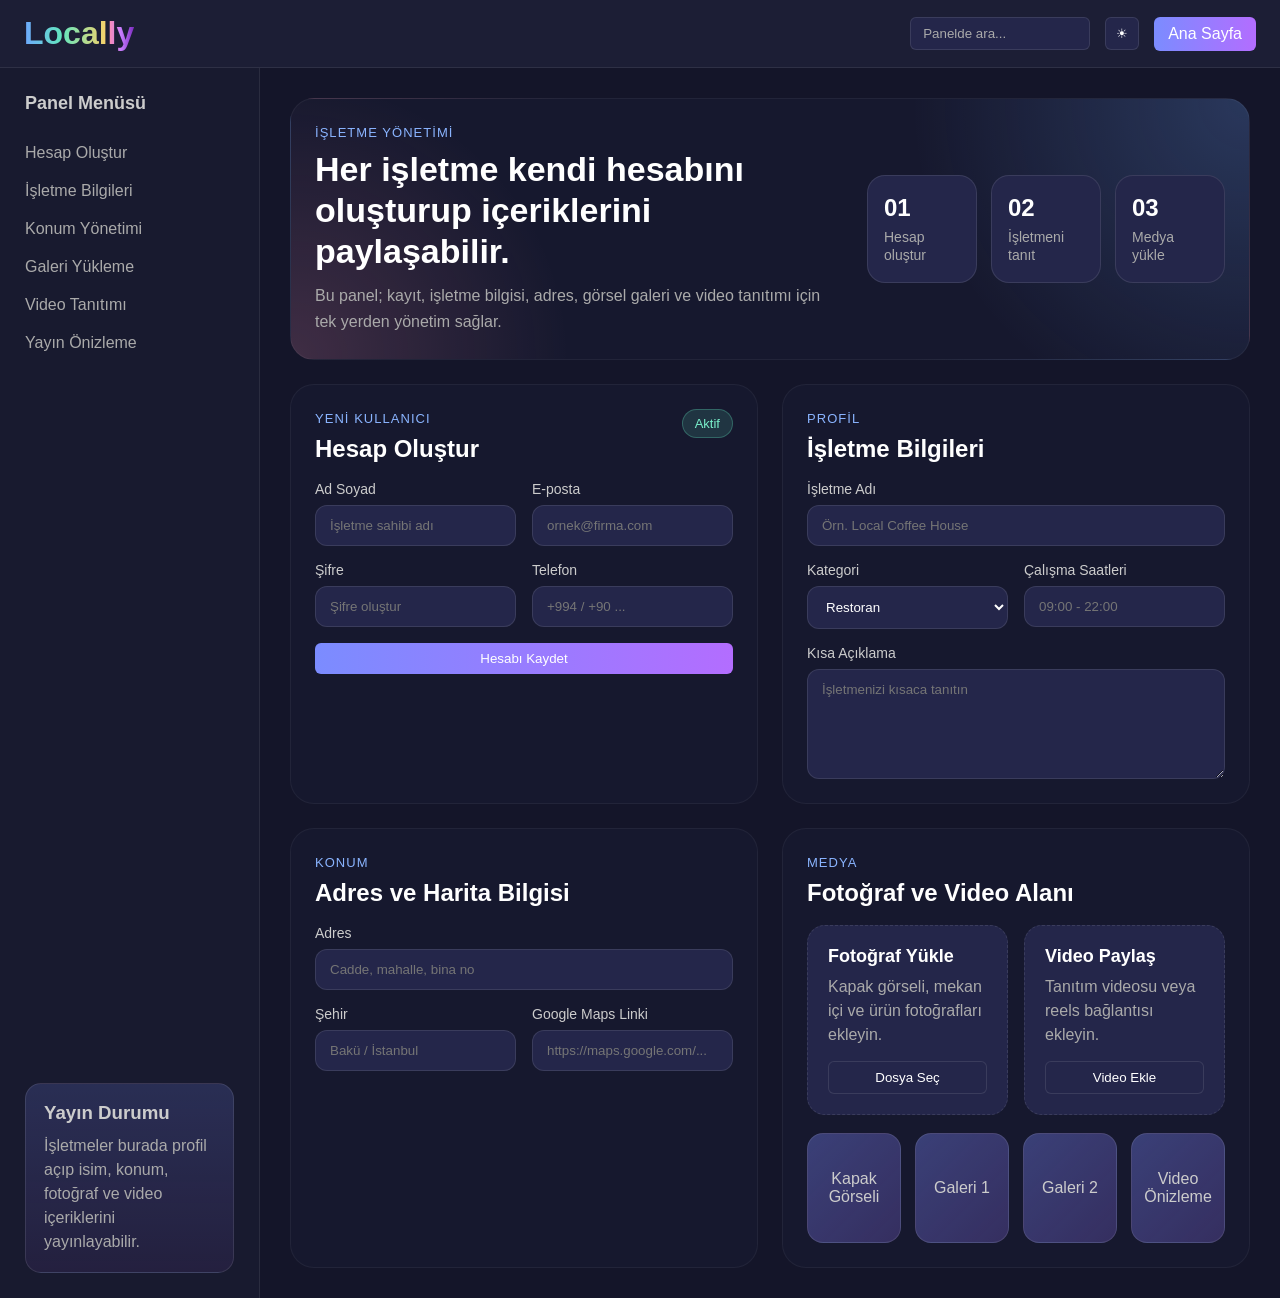
==== admin-panel.html @ 7b9d8cc3 "7" ====
<!DOCTYPE html>
<html lang="tr">
<head>
    <meta charset="UTF-8">
    <meta name="viewport" content="width=device-width, initial-scale=1.0">
    <title>Locally Admin Panel</title>
    <link rel="stylesheet" href="style.css">
</head>
<body>
    <header class="navbar">
        <div class="logo">
            <span class="logo-main">Local</span><span class="logo-accent">ly</span>
        </div>

        <div class="nav-right">
            <div class="search-box">
                <input type="text" placeholder="Panelde ara...">
            </div>

            <button class="icon-btn" id="themeToggle" type="button" aria-label="Tema değiştir">☀</button>
            <a class="admin-btn" href="index.html">Ana Sayfa</a>
        </div>
    </header>

    <div class="container admin-layout">
        <aside class="sidebar admin-sidebar">
            <div>
                <h2>Panel Menüsü</h2>
                <ul>
                    <li>Hesap Oluştur</li>
                    <li>İşletme Bilgileri</li>
                    <li>Konum Yönetimi</li>
                    <li>Galeri Yükleme</li>
                    <li>Video Tanıtımı</li>
                    <li>Yayın Önizleme</li>
                </ul>
            </div>

            <div class="sidebar-note">
                <h3>Yayın Durumu</h3>
                <p>İşletmeler burada profil açıp isim, konum, fotoğraf ve video içeriklerini yayınlayabilir.</p>
            </div>
        </aside>

        <main class="content admin-content">
            <section class="admin-shell">
                <div class="panel-card hero-card">
                    <div>
                        <span class="eyebrow">İşletme Yönetimi</span>
                        <h1>Her işletme kendi hesabını oluşturup içeriklerini paylaşabilir.</h1>
                        <p>Bu panel; kayıt, işletme bilgisi, adres, görsel galeri ve video tanıtımı için tek yerden yönetim sağlar.</p>
                    </div>

                    <div class="hero-stats">
                        <div class="stat-box">
                            <strong>01</strong>
                            <span>Hesap oluştur</span>
                        </div>
                        <div class="stat-box">
                            <strong>02</strong>
                            <span>İşletmeni tanıt</span>
                        </div>
                        <div class="stat-box">
                            <strong>03</strong>
                            <span>Medya yükle</span>
                        </div>
                    </div>
                </div>

                <div class="admin-grid">
                    <section class="panel-card">
                        <div class="section-heading">
                            <div>
                                <span class="eyebrow">Yeni Kullanıcı</span>
                                <h2>Hesap Oluştur</h2>
                            </div>
                            <span class="status-pill">Aktif</span>
                        </div>

                        <form class="admin-form">
                            <div class="form-row">
                                <label>
                                    <span>Ad Soyad</span>
                                    <input type="text" placeholder="İşletme sahibi adı">
                                </label>
                                <label>
                                    <span>E-posta</span>
                                    <input type="email" placeholder="ornek@firma.com">
                                </label>
                            </div>

                            <div class="form-row">
                                <label>
                                    <span>Şifre</span>
                                    <input type="password" placeholder="Şifre oluştur">
                                </label>
                                <label>
                                    <span>Telefon</span>
                                    <input type="tel" placeholder="+994 / +90 ...">
                                </label>
                            </div>

                            <button type="button" class="admin-btn">Hesabı Kaydet</button>
                        </form>
                    </section>

                    <section class="panel-card">
                        <div class="section-heading">
                            <div>
                                <span class="eyebrow">Profil</span>
                                <h2>İşletme Bilgileri</h2>
                            </div>
                        </div>

                        <form class="admin-form">
                            <label>
                                <span>İşletme Adı</span>
                                <input type="text" placeholder="Örn. Local Coffee House">
                            </label>

                            <div class="form-row">
                                <label>
                                    <span>Kategori</span>
                                    <select>
                                        <option>Restoran</option>
                                        <option>Kafe</option>
                                        <option>Berber</option>
                                        <option>Güzellik Salonu</option>
                                        <option>Market</option>
                                    </select>
                                </label>
                                <label>
                                    <span>Çalışma Saatleri</span>
                                    <input type="text" placeholder="09:00 - 22:00">
                                </label>
                            </div>

                            <label>
                                <span>Kısa Açıklama</span>
                                <textarea rows="4" placeholder="İşletmenizi kısaca tanıtın"></textarea>
                            </label>
                        </form>
                    </section>

                    <section class="panel-card">
                        <div class="section-heading">
                            <div>
                                <span class="eyebrow">Konum</span>
                                <h2>Adres ve Harita Bilgisi</h2>
                            </div>
                        </div>

                        <form class="admin-form">
                            <label>
                                <span>Adres</span>
                                <input type="text" placeholder="Cadde, mahalle, bina no">
                            </label>

                            <div class="form-row">
                                <label>
                                    <span>Şehir</span>
                                    <input type="text" placeholder="Bakü / İstanbul">
                                </label>
                                <label>
                                    <span>Google Maps Linki</span>
                                    <input type="url" placeholder="https://maps.google.com/...">
                                </label>
                            </div>
                        </form>
                    </section>

                    <section class="panel-card">
                        <div class="section-heading">
                            <div>
                                <span class="eyebrow">Medya</span>
                                <h2>Fotoğraf ve Video Alanı</h2>
                            </div>
                        </div>

                        <div class="upload-grid">
                            <div class="upload-box">
                                <strong>Fotoğraf Yükle</strong>
                                <p>Kapak görseli, mekan içi ve ürün fotoğrafları ekleyin.</p>
                                <button type="button" class="icon-btn wide-btn">Dosya Seç</button>
                            </div>
                            <div class="upload-box">
                                <strong>Video Paylaş</strong>
                                <p>Tanıtım videosu veya reels bağlantısı ekleyin.</p>
                                <button type="button" class="icon-btn wide-btn">Video Ekle</button>
                            </div>
                        </div>

                        <div class="media-preview">
                            <div class="preview-tile">Kapak Görseli</div>
                            <div class="preview-tile">Galeri 1</div>
                            <div class="preview-tile">Galeri 2</div>
                            <div class="preview-tile">Video Önizleme</div>
                        </div>
                    </section>
                </div>
            </section>
        </main>
    </div>

    <script>
        const themeToggle = document.getElementById("themeToggle");

        themeToggle.addEventListener("click", () => {
            const isLightMode = document.body.classList.toggle("light-mode");
            themeToggle.textContent = isLightMode ? "☾" : "☀";
        });
    </script>
</body>
</html>
---- style.css ----
/* GENEL AYARLAR */
:root {
    --page-bg: #141529;
    --text-color: #ffffff;
    --muted-text: #aaa;
    --heading-text: #ccc;
    --navbar-bg: #1c1e35;
    --panel-bg: #181a2f;
    --field-bg: #24264a;
    --field-hover: #323466;
    --field-border: rgba(255,255,255,0.1);
    --divider: rgba(255,255,255,0.08);
    --content-bg: #16182e;
    --content-border: rgba(255,255,255,0.05);
}

body.light-mode {
    --page-bg: #f4f6ff;
    --text-color: #1d2340;
    --muted-text: #4d567f;
    --heading-text: #2f3a68;
    --navbar-bg: #eef1ff;
    --panel-bg: #e7ebff;
    --field-bg: #ffffff;
    --field-hover: #dce3ff;
    --field-border: rgba(79,95,155,0.18);
    --divider: rgba(79,95,155,0.16);
    --content-bg: #fdfdff;
    --content-border: rgba(79,95,155,0.14);
}

* {
    margin: 0;
    padding: 0;
    box-sizing: border-box;
    font-family: "Segoe UI", sans-serif;
}

body {
    background-color: var(--page-bg);
    color: var(--text-color);
    transition: background-color 0.25s ease, color 0.25s ease;
}

/* NAVBAR */
.navbar {
    display: flex;
    justify-content: space-between;
    align-items: center;
    padding: 15px 24px;
    background-color: var(--navbar-bg);
    border-bottom: 1px solid var(--divider);
    transition: background-color 0.25s ease, border-color 0.25s ease;
}

.logo {
    font-size: 32px;
    font-weight: 600;
}

.logo-main {
    background: linear-gradient(90deg, #6ea8ff 0%, #63e6be 45%, #ffd166 100%);
    -webkit-background-clip: text;
    -webkit-text-fill-color: transparent;
}

.logo-accent {
    background: linear-gradient(90deg, #ff8fab 0%, #c77dff 50%, #7b2cbf 100%);
    -webkit-background-clip: text;
    -webkit-text-fill-color: transparent;
}

/* NAV RIGHT */
.nav-right {
    display: flex;
    align-items: center;
    gap: 15px;
}

.search-box input {
    padding: 8px 12px;
    background-color: var(--field-bg);
    border: 1px solid var(--field-border);
    border-radius: 6px;
    color: var(--text-color);
    outline: none;
    width: 180px;
    transition: background-color 0.25s ease, border-color 0.25s ease, color 0.25s ease;
}

.search-box input::placeholder {
    color: var(--muted-text);
}

.language-select {
    padding: 7px 10px;
    background-color: var(--field-bg);
    border: 1px solid var(--field-border);
    border-radius: 6px;
    color: var(--text-color);
    transition: background-color 0.25s ease, border-color 0.25s ease, color 0.25s ease;
}

.icon-btn {
    background-color: var(--field-bg);
    border: 1px solid var(--field-border);
    padding: 8px 10px;
    border-radius: 6px;
    cursor: pointer;
    color: var(--text-color);
    transition: background-color 0.25s ease, border-color 0.25s ease, color 0.25s ease;
}

.icon-btn:hover {
    background-color: var(--field-hover);
}

.admin-btn {
    padding: 8px 14px;
    background: linear-gradient(90deg, #7b8cff, #b36dff);
    border: none;
    border-radius: 6px;
    color: white;
    font-weight: 500;
    cursor: pointer;
    transition: 0.3s;
    text-decoration: none;
    display: inline-flex;
    align-items: center;
    justify-content: center;
}

.admin-btn:hover {
    opacity: 0.9;
}

/* ANA LAYOUT */
.container {
    display: flex;
    min-height: calc(100vh - 70px);
    align-items: stretch;
}

/* SIDEBAR */
.sidebar {
    width: 260px;
    background-color: var(--panel-bg);
    padding: 25px;
    border-right: 1px solid var(--divider);
    transition: background-color 0.25s ease, border-color 0.25s ease;
}

.sidebar h2 {
    margin-bottom: 20px;
    font-size: 18px;
    color: var(--heading-text);
    transition: color 0.25s ease;
}

.sidebar ul {
    list-style: none;
}

.sidebar li {
    padding: 10px 0;
    color: var(--muted-text);
    cursor: pointer;
    transition: color 0.25s ease;
}

.sidebar li:hover {
    color: var(--text-color);
}

/* CONTENT */
.content {
    flex: 1;
    padding: 30px;
    display: flex;
}

.empty-area {
    flex: 1;
    border-radius: 12px;
    background-color: var(--content-bg);
    border: 1px solid var(--content-border);
    transition: background-color 0.25s ease, border-color 0.25s ease;
}

.admin-layout {
    min-height: calc(100vh - 74px);
}

.admin-sidebar {
    display: flex;
    flex-direction: column;
    justify-content: space-between;
    gap: 24px;
}

.admin-sidebar h3 {
    margin-bottom: 10px;
    color: var(--heading-text);
}

.sidebar-note {
    padding: 18px;
    border-radius: 16px;
    background: linear-gradient(180deg, rgba(123, 140, 255, 0.18), rgba(179, 109, 255, 0.08));
    border: 1px solid var(--field-border);
}

.sidebar-note p {
    color: var(--muted-text);
    line-height: 1.5;
}

.admin-content {
    padding: 30px;
}

.admin-shell {
    width: 100%;
    display: flex;
    flex-direction: column;
    gap: 24px;
}

.panel-card {
    background-color: var(--content-bg);
    border: 1px solid var(--content-border);
    border-radius: 24px;
    padding: 24px;
    transition: background-color 0.25s ease, border-color 0.25s ease;
}

.hero-card {
    display: flex;
    justify-content: space-between;
    gap: 24px;
    align-items: center;
    background:
        radial-gradient(circle at top right, rgba(110, 168, 255, 0.22), transparent 34%),
        radial-gradient(circle at bottom left, rgba(255, 143, 171, 0.18), transparent 28%),
        var(--content-bg);
}

.hero-card h1 {
    max-width: 700px;
    margin: 8px 0 12px;
    font-size: 34px;
    line-height: 1.2;
}

.hero-card p {
    max-width: 680px;
    color: var(--muted-text);
    line-height: 1.6;
}

.eyebrow {
    display: inline-block;
    color: #8ab4ff;
    font-size: 13px;
    letter-spacing: 0.08em;
    text-transform: uppercase;
}

.hero-stats {
    display: grid;
    grid-template-columns: repeat(3, minmax(110px, 1fr));
    gap: 14px;
    width: min(100%, 420px);
}

.stat-box {
    padding: 18px 16px;
    border-radius: 18px;
    background-color: var(--field-bg);
    border: 1px solid var(--field-border);
}

.stat-box strong {
    display: block;
    margin-bottom: 6px;
    font-size: 24px;
}

.stat-box span {
    color: var(--muted-text);
    font-size: 14px;
}

.admin-grid {
    display: grid;
    grid-template-columns: repeat(2, minmax(0, 1fr));
    gap: 24px;
}

.section-heading {
    display: flex;
    align-items: flex-start;
    justify-content: space-between;
    gap: 12px;
    margin-bottom: 18px;
}

.section-heading h2 {
    margin-top: 8px;
    font-size: 24px;
}

.status-pill {
    padding: 6px 12px;
    border-radius: 999px;
    background-color: rgba(99, 230, 190, 0.14);
    border: 1px solid rgba(99, 230, 190, 0.28);
    color: #7af0cb;
    font-size: 13px;
}

.admin-form {
    display: flex;
    flex-direction: column;
    gap: 16px;
}

.form-row {
    display: grid;
    grid-template-columns: repeat(2, minmax(0, 1fr));
    gap: 16px;
}

.admin-form label {
    display: flex;
    flex-direction: column;
    gap: 8px;
}

.admin-form span {
    color: var(--heading-text);
    font-size: 14px;
}

.admin-form input,
.admin-form select,
.admin-form textarea {
    width: 100%;
    padding: 12px 14px;
    background-color: var(--field-bg);
    border: 1px solid var(--field-border);
    border-radius: 12px;
    color: var(--text-color);
    outline: none;
    transition: background-color 0.25s ease, border-color 0.25s ease, color 0.25s ease;
}

.admin-form textarea {
    resize: vertical;
    min-height: 110px;
}

.upload-grid {
    display: grid;
    grid-template-columns: repeat(2, minmax(0, 1fr));
    gap: 16px;
    margin-bottom: 18px;
}

.upload-box {
    padding: 20px;
    border-radius: 18px;
    background-color: var(--field-bg);
    border: 1px dashed var(--field-border);
}

.upload-box strong {
    display: block;
    margin-bottom: 8px;
    font-size: 18px;
}

.upload-box p {
    color: var(--muted-text);
    line-height: 1.5;
    margin-bottom: 14px;
}

.wide-btn {
    width: 100%;
}

.media-preview {
    display: grid;
    grid-template-columns: repeat(4, minmax(0, 1fr));
    gap: 14px;
}

.preview-tile {
    min-height: 110px;
    border-radius: 16px;
    background:
        linear-gradient(135deg, rgba(123, 140, 255, 0.25), rgba(179, 109, 255, 0.12)),
        var(--field-bg);
    border: 1px solid var(--field-border);
    display: flex;
    align-items: center;
    justify-content: center;
    color: var(--heading-text);
    text-align: center;
    padding: 12px;
}

@media (max-width: 1080px) {
    .hero-card,
    .admin-grid,
    .upload-grid,
    .media-preview,
    .form-row {
        grid-template-columns: 1fr;
    }

    .hero-card {
        flex-direction: column;
        align-items: flex-start;
    }

    .hero-stats {
        width: 100%;
    }
}

@media (max-width: 860px) {
    .container {
        flex-direction: column;
    }

    .sidebar {
        width: 100%;
        border-right: none;
        border-bottom: 1px solid var(--divider);
    }

    .nav-right {
        flex-wrap: wrap;
        justify-content: flex-end;
    }
}

@media (max-width: 640px) {
    .navbar,
    .content,
    .admin-content {
        padding: 18px;
    }

    .logo {
        font-size: 28px;
    }

    .search-box input {
        width: 100%;
    }

    .panel-card {
        padding: 18px;
        border-radius: 18px;
    }

    .hero-card h1 {
        font-size: 28px;
    }
}
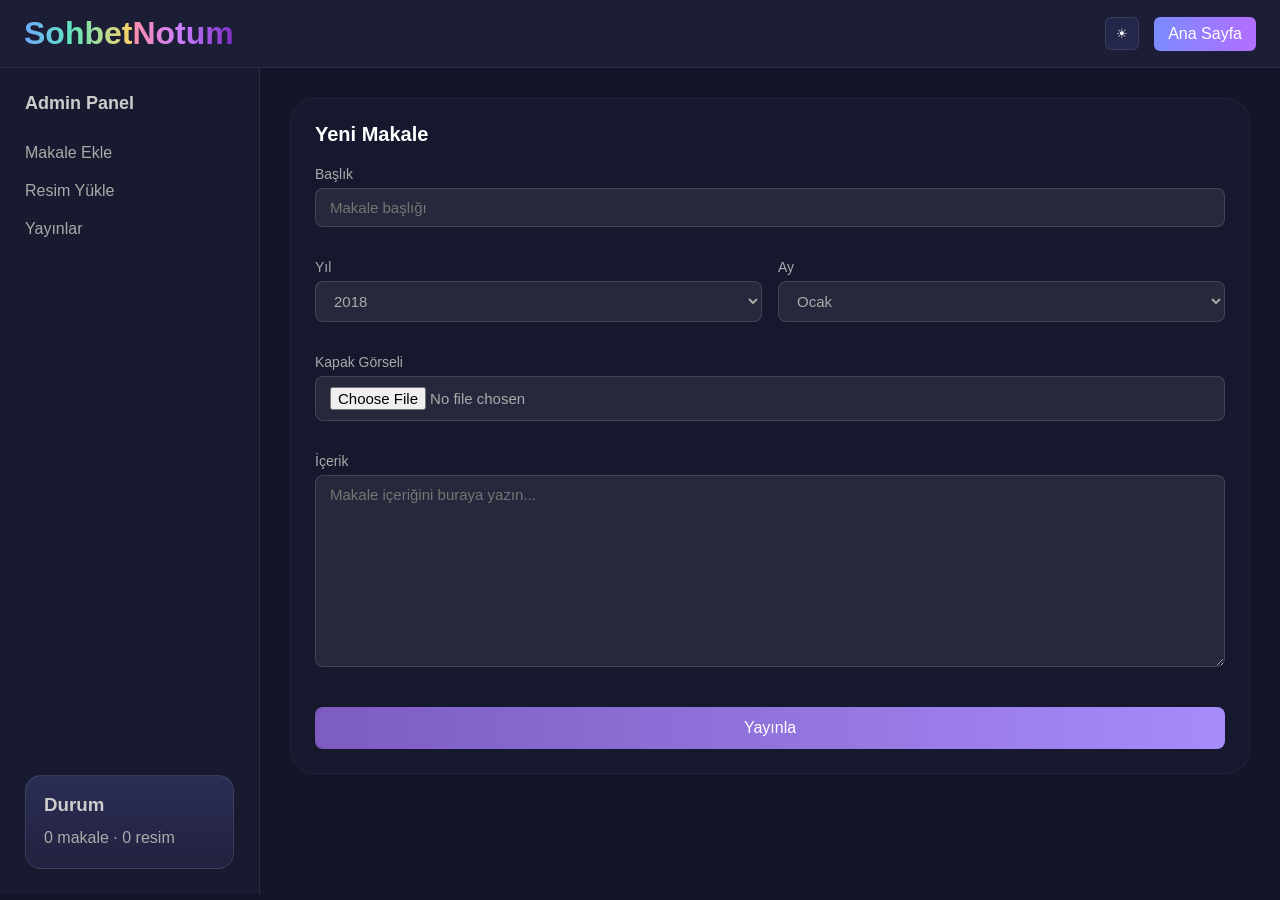
==== commit ca5d3bba: "12" ====
--- a/admin-panel.html
+++ b/admin-panel.html
@@ -3,212 +3,262 @@
 <head>
     <meta charset="UTF-8">
     <meta name="viewport" content="width=device-width, initial-scale=1.0">
-    <title>Locally Admin Panel</title>
+    <title>SohbetNotum Admin</title>
     <link rel="stylesheet" href="style.css">
+    <style>
+        .admin-tabs { display: flex; gap: 8px; margin-bottom: 24px; flex-wrap: wrap; }
+        .admin-tab { padding: 10px 22px; border-radius: 8px; border: none; background: rgba(255,255,255,0.07); color: inherit; cursor: pointer; font-size: 15px; transition: background .2s; }
+        .admin-tab.active { background: #7c5cbf; color: #fff; }
+        .admin-tab:hover:not(.active) { background: rgba(255,255,255,0.13); }
+        .tab-panel { display: none; }
+        .tab-panel.active { display: block; }
+        .form-full label { display: flex; flex-direction: column; gap: 6px; margin-bottom: 16px; font-size: 14px; color: #aaa; }
+        .form-full input, .form-full textarea, .form-full select { background: rgba(255,255,255,0.07); border: 1px solid rgba(255,255,255,0.13); border-radius: 8px; padding: 10px 14px; color: inherit; font-size: 15px; width: 100%; box-sizing: border-box; outline: none; }
+        .form-full textarea { resize: vertical; }
+        .form-full input:focus, .form-full textarea:focus, .form-full select:focus { border-color: #7c5cbf; }
+        .form-row-2 { display: grid; grid-template-columns: 1fr 1fr; gap: 16px; }
+        .save-btn { background: linear-gradient(90deg,#7c5cbf,#a78bfa); color: #fff; border: none; border-radius: 8px; padding: 12px 32px; font-size: 16px; cursor: pointer; margin-top: 8px; }
+        .save-btn:hover { opacity: .88; }
+        .drop-zone { border: 2px dashed rgba(255,255,255,0.2); border-radius: 12px; padding: 40px; text-align: center; cursor: pointer; transition: border-color .2s; }
+        .drop-zone:hover, .drop-zone.dragover { border-color: #7c5cbf; }
+        .drop-zone input[type=file] { display: none; }
+        .drop-zone p { margin: 8px 0 0; color: #aaa; font-size: 14px; }
+        .img-preview-grid { display: grid; grid-template-columns: repeat(auto-fill, minmax(130px,1fr)); gap: 12px; margin-top: 20px; }
+        .img-thumb { position: relative; border-radius: 8px; overflow: hidden; aspect-ratio: 1; background: rgba(255,255,255,0.06); }
+        .img-thumb img { width: 100%; height: 100%; object-fit: cover; display: block; }
+        .img-thumb .del-btn { position: absolute; top: 4px; right: 4px; background: rgba(0,0,0,.6); border: none; color: #fff; border-radius: 50%; width: 24px; height: 24px; cursor: pointer; font-size: 13px; display: flex; align-items: center; justify-content: center; }
+        .articles-table { width: 100%; border-collapse: collapse; font-size: 14px; }
+        .articles-table th { text-align: left; padding: 10px 14px; border-bottom: 1px solid rgba(255,255,255,0.1); color: #aaa; font-weight: 500; }
+        .articles-table td { padding: 10px 14px; border-bottom: 1px solid rgba(255,255,255,0.06); vertical-align: middle; }
+        .articles-table tr:hover td { background: rgba(255,255,255,0.04); }
+        .pill { display: inline-block; padding: 2px 10px; border-radius: 20px; font-size: 12px; background: rgba(124,92,191,0.25); color: #a78bfa; }
+        .action-btn { background: none; border: 1px solid rgba(255,255,255,0.15); border-radius: 6px; color: inherit; padding: 4px 12px; cursor: pointer; font-size: 13px; margin-right: 4px; }
+        .action-btn:hover { background: rgba(255,255,255,0.08); }
+        .action-btn.del { border-color: rgba(239,68,68,0.4); color: #f87171; }
+        .action-btn.del:hover { background: rgba(239,68,68,0.1); }
+        .empty-state { text-align: center; padding: 48px 0; color: #555; }
+        .section-title { font-size: 20px; font-weight: 600; margin-bottom: 20px; }
+        body.light-mode .form-full input, body.light-mode .form-full textarea, body.light-mode .form-full select { background: #f3f0f9; border-color: #ddd; color: #1a1a2e; }
+        body.light-mode .admin-tab { background: rgba(0,0,0,0.06); color: #1a1a2e; }
+        body.light-mode .drop-zone { border-color: #ccc; }
+    </style>
 </head>
 <body>
     <header class="navbar">
         <div class="logo">
-            <span class="logo-main">Local</span><span class="logo-accent">ly</span>
+            <span class="logo-main">Sohbet</span><span class="logo-accent">Notum</span>
         </div>
-
         <div class="nav-right">
-            <div class="search-box">
-                <input type="text" placeholder="Panelde ara...">
-            </div>
-
             <button class="icon-btn" id="themeToggle" type="button" aria-label="Tema değiştir">☀</button>
-            <a class="admin-btn" href="index.html">Ana Sayfa</a>
+            <a class="admin-btn" href="./index.html">Ana Sayfa</a>
         </div>
     </header>
 
     <div class="container admin-layout">
         <aside class="sidebar admin-sidebar">
             <div>
-                <h2>Panel Menüsü</h2>
+                <h2>Admin Panel</h2>
                 <ul>
-                    <li>Hesap Oluştur</li>
-                    <li>İşletme Bilgileri</li>
-                    <li>Konum Yönetimi</li>
-                    <li>Galeri Yükleme</li>
-                    <li>Video Tanıtımı</li>
-                    <li>Yayın Önizleme</li>
+                    <li id="menu-makale" class="active-menu" style="cursor:pointer" onclick="switchTab('makale')">Makale Ekle</li>
+                    <li id="menu-resim" style="cursor:pointer" onclick="switchTab('resim')">Resim Yükle</li>
+                    <li id="menu-liste" style="cursor:pointer" onclick="switchTab('liste')">Yayınlar</li>
                 </ul>
             </div>
-
             <div class="sidebar-note">
-                <h3>Yayın Durumu</h3>
-                <p>İşletmeler burada profil açıp isim, konum, fotoğraf ve video içeriklerini yayınlayabilir.</p>
+                <h3>Durum</h3>
+                <p id="sidebarStats">Yükleniyor...</p>
             </div>
         </aside>
 
         <main class="content admin-content">
             <section class="admin-shell">
-                <div class="panel-card hero-card">
-                    <div>
-                        <span class="eyebrow">İşletme Yönetimi</span>
-                        <h1>Her işletme kendi hesabını oluşturup içeriklerini paylaşabilir.</h1>
-                        <p>Bu panel; kayıt, işletme bilgisi, adres, görsel galeri ve video tanıtımı için tek yerden yönetim sağlar.</p>
+
+                <!-- MAKale EKLE -->
+                <div id="tab-makale" class="tab-panel active panel-card">
+                    <p class="section-title">Yeni Makale</p>
+                    <form class="admin-form form-full" id="articleForm" onsubmit="saveArticle(event)">
+                        <label>
+                            Başlık
+                            <input type="text" id="artTitle" placeholder="Makale başlığı" required>
+                        </label>
+                        <div class="form-row-2">
+                            <label>
+                                Yıl
+                                <select id="artYear">
+                                    <option>2016</option>
+                                    <option>2017</option>
+                                    <option selected>2018</option>
+                                </select>
+                            </label>
+                            <label>
+                                Ay
+                                <select id="artMonth">
+                                    <option>Ocak</option><option>Şubat</option><option>Mart</option>
+                                    <option>Nisan</option><option>Mayıs</option><option>Haziran</option>
+                                    <option>Temmuz</option><option>Ağustos</option><option>Eylül</option>
+                                    <option>Ekim</option><option>Kasım</option><option>Aralık</option>
+                                </select>
+                            </label>
+                        </div>
+                        <label>
+                            Kapak Görseli
+                            <input type="file" id="artCover" accept="image/*">
+                        </label>
+                        <label>
+                            İçerik
+                            <textarea id="artContent" rows="10" placeholder="Makale içeriğini buraya yazın..." required></textarea>
+                        </label>
+                        <button type="submit" class="save-btn">Yayınla</button>
+                    </form>
+                </div>
+
+                <!-- RESİM YÜKLE -->
+                <div id="tab-resim" class="tab-panel panel-card">
+                    <p class="section-title">Resim Galerisi</p>
+                    <div class="drop-zone" id="dropZone" onclick="document.getElementById('imgInput').click()">
+                        <span style="font-size:36px">📁</span>
+                        <p>Resim seçmek için tıklayın veya sürükleyip bırakın</p>
+                        <p>PNG, JPG, WEBP desteklenir</p>
+                        <input type="file" id="imgInput" accept="image/*" multiple onchange="handleImgUpload(this.files)">
                     </div>
-
-                    <div class="hero-stats">
-                        <div class="stat-box">
-                            <strong>01</strong>
-                            <span>Hesap oluştur</span>
-                        </div>
-                        <div class="stat-box">
-                            <strong>02</strong>
-                            <span>İşletmeni tanıt</span>
-                        </div>
-                        <div class="stat-box">
-                            <strong>03</strong>
-                            <span>Medya yükle</span>
-                        </div>
+                    <div class="img-preview-grid" id="imgGrid"></div>
+                </div>
+
+                <!-- YAYINLAR LİSTESİ -->
+                <div id="tab-liste" class="tab-panel panel-card">
+                    <p class="section-title">Yayınlanan Makaleler</p>
+                    <div id="articleListWrap">
+                        <div class="empty-state">Henüz makale yok.</div>
                     </div>
                 </div>
 
-                <div class="admin-grid">
-                    <section class="panel-card">
-                        <div class="section-heading">
-                            <div>
-                                <span class="eyebrow">Yeni Kullanıcı</span>
-                                <h2>Hesap Oluştur</h2>
-                            </div>
-                            <span class="status-pill">Aktif</span>
-                        </div>
-
-                        <form class="admin-form">
-                            <div class="form-row">
-                                <label>
-                                    <span>Ad Soyad</span>
-                                    <input type="text" placeholder="İşletme sahibi adı">
-                                </label>
-                                <label>
-                                    <span>E-posta</span>
-                                    <input type="email" placeholder="ornek@firma.com">
-                                </label>
-                            </div>
-
-                            <div class="form-row">
-                                <label>
-                                    <span>Şifre</span>
-                                    <input type="password" placeholder="Şifre oluştur">
-                                </label>
-                                <label>
-                                    <span>Telefon</span>
-                                    <input type="tel" placeholder="+994 / +90 ...">
-                                </label>
-                            </div>
-
-                            <button type="button" class="admin-btn">Hesabı Kaydet</button>
-                        </form>
-                    </section>
-
-                    <section class="panel-card">
-                        <div class="section-heading">
-                            <div>
-                                <span class="eyebrow">Profil</span>
-                                <h2>İşletme Bilgileri</h2>
-                            </div>
-                        </div>
-
-                        <form class="admin-form">
-                            <label>
-                                <span>İşletme Adı</span>
-                                <input type="text" placeholder="Örn. Local Coffee House">
-                            </label>
-
-                            <div class="form-row">
-                                <label>
-                                    <span>Kategori</span>
-                                    <select>
-                                        <option>Restoran</option>
-                                        <option>Kafe</option>
-                                        <option>Berber</option>
-                                        <option>Güzellik Salonu</option>
-                                        <option>Market</option>
-                                    </select>
-                                </label>
-                                <label>
-                                    <span>Çalışma Saatleri</span>
-                                    <input type="text" placeholder="09:00 - 22:00">
-                                </label>
-                            </div>
-
-                            <label>
-                                <span>Kısa Açıklama</span>
-                                <textarea rows="4" placeholder="İşletmenizi kısaca tanıtın"></textarea>
-                            </label>
-                        </form>
-                    </section>
-
-                    <section class="panel-card">
-                        <div class="section-heading">
-                            <div>
-                                <span class="eyebrow">Konum</span>
-                                <h2>Adres ve Harita Bilgisi</h2>
-                            </div>
-                        </div>
-
-                        <form class="admin-form">
-                            <label>
-                                <span>Adres</span>
-                                <input type="text" placeholder="Cadde, mahalle, bina no">
-                            </label>
-
-                            <div class="form-row">
-                                <label>
-                                    <span>Şehir</span>
-                                    <input type="text" placeholder="Bakü / İstanbul">
-                                </label>
-                                <label>
-                                    <span>Google Maps Linki</span>
-                                    <input type="url" placeholder="https://maps.google.com/...">
-                                </label>
-                            </div>
-                        </form>
-                    </section>
-
-                    <section class="panel-card">
-                        <div class="section-heading">
-                            <div>
-                                <span class="eyebrow">Medya</span>
-                                <h2>Fotoğraf ve Video Alanı</h2>
-                            </div>
-                        </div>
-
-                        <div class="upload-grid">
-                            <div class="upload-box">
-                                <strong>Fotoğraf Yükle</strong>
-                                <p>Kapak görseli, mekan içi ve ürün fotoğrafları ekleyin.</p>
-                                <button type="button" class="icon-btn wide-btn">Dosya Seç</button>
-                            </div>
-                            <div class="upload-box">
-                                <strong>Video Paylaş</strong>
-                                <p>Tanıtım videosu veya reels bağlantısı ekleyin.</p>
-                                <button type="button" class="icon-btn wide-btn">Video Ekle</button>
-                            </div>
-                        </div>
-
-                        <div class="media-preview">
-                            <div class="preview-tile">Kapak Görseli</div>
-                            <div class="preview-tile">Galeri 1</div>
-                            <div class="preview-tile">Galeri 2</div>
-                            <div class="preview-tile">Video Önizleme</div>
-                        </div>
-                    </section>
-                </div>
             </section>
         </main>
     </div>
 
     <script>
+        // ── TEMA ───────────────────────────────────────────────
         const themeToggle = document.getElementById("themeToggle");
-
         themeToggle.addEventListener("click", () => {
-            const isLightMode = document.body.classList.toggle("light-mode");
-            themeToggle.textContent = isLightMode ? "☾" : "☀";
+            const light = document.body.classList.toggle("light-mode");
+            themeToggle.textContent = light ? "☾" : "☀";
         });
+
+        // ── TAB GEÇİŞİ ────────────────────────────────────────
+        function switchTab(name) {
+            document.querySelectorAll(".tab-panel").forEach(p => p.classList.remove("active"));
+            document.getElementById("tab-" + name).classList.add("active");
+            ["makale","resim","liste"].forEach(t => {
+                document.getElementById("menu-" + t).style.fontWeight = t === name ? "700" : "";
+            });
+            if (name === "liste") renderArticleList();
+        }
+
+        // ── MAKALELER (localStorage) ───────────────────────────
+        function getArticles() { return JSON.parse(localStorage.getItem("sn_articles") || "[]"); }
+        function saveArticles(arr) { localStorage.setItem("sn_articles", JSON.stringify(arr)); }
+
+        document.getElementById("articleForm").addEventListener("submit", function(e) {
+            e.preventDefault();
+            const title   = document.getElementById("artTitle").value.trim();
+            const year    = document.getElementById("artYear").value;
+            const month   = document.getElementById("artMonth").value;
+            const content = document.getElementById("artContent").value.trim();
+            const fileInput = document.getElementById("artCover");
+
+            const save = (coverDataUrl) => {
+                const articles = getArticles();
+                articles.unshift({ id: Date.now(), title, year, month, content, cover: coverDataUrl, date: new Date().toLocaleDateString("tr-TR") });
+                saveArticles(articles);
+                updateStats();
+                document.getElementById("articleForm").reset();
+                alert("Makale yayınlandı!");
+            };
+
+            if (fileInput.files[0]) {
+                const reader = new FileReader();
+                reader.onload = e => save(e.target.result);
+                reader.readAsDataURL(fileInput.files[0]);
+            } else {
+                save(null);
+            }
+        });
+
+        function renderArticleList() {
+            const articles = getArticles();
+            const wrap = document.getElementById("articleListWrap");
+            if (!articles.length) { wrap.innerHTML = '<div class="empty-state">Henüz makale yok.</div>'; return; }
+            wrap.innerHTML = `<table class="articles-table">
+                <thead><tr><th>Başlık</th><th>Tarih</th><th>Dönem</th><th>İşlem</th></tr></thead>
+                <tbody>${articles.map(a => `
+                <tr>
+                    <td>${a.title}</td>
+                    <td>${a.date}</td>
+                    <td><span class="pill">${a.year} / ${a.month}</span></td>
+                    <td>
+                        <button class="action-btn del" onclick="deleteArticle(${a.id})">Sil</button>
+                    </td>
+                </tr>`).join("")}
+                </tbody></table>`;
+        }
+
+        function deleteArticle(id) {
+            if (!confirm("Makale silinsin mi?")) return;
+            saveArticles(getArticles().filter(a => a.id !== id));
+            renderArticleList();
+            updateStats();
+        }
+
+        // ── RESİMLER (localStorage) ────────────────────────────
+        function getImages() { return JSON.parse(localStorage.getItem("sn_images") || "[]"); }
+        function saveImages(arr) { localStorage.setItem("sn_images", JSON.stringify(arr)); }
+
+        function handleImgUpload(files) {
+            Array.from(files).forEach(file => {
+                const reader = new FileReader();
+                reader.onload = e => {
+                    const imgs = getImages();
+                    imgs.unshift({ id: Date.now() + Math.random(), src: e.target.result, name: file.name });
+                    saveImages(imgs);
+                    renderImgGrid();
+                    updateStats();
+                };
+                reader.readAsDataURL(file);
+            });
+        }
+
+        function renderImgGrid() {
+            const imgs = getImages();
+            const grid = document.getElementById("imgGrid");
+            grid.innerHTML = imgs.map(img => `
+                <div class="img-thumb">
+                    <img src="${img.src}" alt="${img.name}">
+                    <button class="del-btn" onclick="deleteImage(${img.id})">✕</button>
+                </div>`).join("");
+        }
+
+        function deleteImage(id) {
+            saveImages(getImages().filter(i => i.id !== id));
+            renderImgGrid();
+            updateStats();
+        }
+
+        // ── DRAG & DROP ────────────────────────────────────────
+        const dz = document.getElementById("dropZone");
+        dz.addEventListener("dragover", e => { e.preventDefault(); dz.classList.add("dragover"); });
+        dz.addEventListener("dragleave", () => dz.classList.remove("dragover"));
+        dz.addEventListener("drop", e => { e.preventDefault(); dz.classList.remove("dragover"); handleImgUpload(e.dataTransfer.files); });
+
+        // ── İSTATİSTİK ─────────────────────────────────────────
+        function updateStats() {
+            const a = getArticles().length;
+            const i = getImages().length;
+            document.getElementById("sidebarStats").textContent = `${a} makale · ${i} resim`;
+        }
+
+        // ── BAŞLANGIÇ ──────────────────────────────────────────
+        renderImgGrid();
+        updateStats();
     </script>
 </body>
 </html>
--- a/style.css
+++ b/style.css
@@ -187,6 +187,333 @@
     transition: background-color 0.25s ease, border-color 0.25s ease;
 }
 
+.hidden { display: none !important; }
+
+.listings-area {
+    flex: 1;
+    display: grid;
+    grid-template-columns: repeat(auto-fill, minmax(340px, 1fr));
+    gap: 28px;
+    align-content: start;
+}
+
+.listing-card {
+    background-color: var(--content-bg);
+    border: 1px solid var(--content-border);
+    border-radius: 20px;
+    overflow: hidden;
+    display: flex;
+    flex-direction: column;
+    cursor: pointer;
+    transition: background-color 0.25s ease, border-color 0.25s ease, transform 0.2s ease, box-shadow 0.2s ease;
+}
+
+.listing-card:hover {
+    transform: translateY(-5px);
+    box-shadow: 0 16px 40px rgba(0, 0, 0, 0.35);
+    border-color: rgba(123, 140, 255, 0.5);
+}
+
+.card-cover {
+    width: 100%;
+    height: 180px;
+    background-size: cover;
+    background-position: center;
+    flex-shrink: 0;
+}
+
+.card-body {
+    padding: 22px;
+    display: flex;
+    flex-direction: column;
+    gap: 14px;
+}
+
+.listing-header {
+    display: flex;
+    align-items: center;
+    gap: 16px;
+}
+
+.listing-icon {
+    width: 58px;
+    height: 58px;
+    border-radius: 14px;
+    display: flex;
+    align-items: center;
+    justify-content: center;
+    font-size: 26px;
+    flex-shrink: 0;
+}
+
+.restaurant-icon { background: rgba(255, 209, 102, 0.15); }
+.beauty-icon     { background: rgba(255, 143, 171, 0.15); }
+.barber-icon     { background: rgba(110, 168, 255, 0.15); }
+.cafe-icon       { background: rgba(99, 230, 190, 0.15);  }
+
+.listing-name {
+    font-size: 18px;
+    font-weight: 700;
+    color: var(--text-color);
+    margin-bottom: 6px;
+}
+
+.listing-category {
+    font-size: 12px;
+    color: #8ab4ff;
+    background: rgba(138, 180, 255, 0.1);
+    border: 1px solid rgba(138, 180, 255, 0.2);
+    border-radius: 999px;
+    padding: 3px 12px;
+}
+
+.listing-location {
+    font-size: 14px;
+    color: var(--muted-text);
+}
+
+.listing-services {
+    display: flex;
+    flex-wrap: wrap;
+    gap: 8px;
+}
+
+.service-tag {
+    font-size: 12px;
+    padding: 5px 12px;
+    border-radius: 999px;
+    background-color: var(--field-bg);
+    border: 1px solid var(--field-border);
+    color: var(--muted-text);
+}
+
+.listing-cta {
+    font-size: 13px;
+    color: #8ab4ff;
+    font-weight: 500;
+    margin-top: 4px;
+    letter-spacing: 0.02em;
+}
+
+/* ── DETAY SAYFASI ───────────────────────────────────────────────────── */
+.detail-view {
+    min-height: calc(100vh - 62px);
+    background-color: var(--page-bg);
+}
+
+.detail-cover-wrap {
+    position: relative;
+    width: 100%;
+    height: 440px;
+    overflow: hidden;
+}
+
+.detail-cover-img {
+    width: 100%;
+    height: 100%;
+    object-fit: cover;
+    display: block;
+}
+
+.detail-cover-overlay {
+    position: absolute;
+    inset: 0;
+    background: linear-gradient(to top, rgba(10,10,30,0.92) 0%, rgba(10,10,30,0.4) 50%, transparent 100%);
+    display: flex;
+    flex-direction: column;
+    justify-content: space-between;
+    padding: 24px 36px 32px;
+}
+
+.back-btn {
+    align-self: flex-start;
+    background: rgba(255,255,255,0.12);
+    border: 1px solid rgba(255,255,255,0.2);
+    color: #fff;
+    padding: 9px 18px;
+    border-radius: 999px;
+    cursor: pointer;
+    font-size: 14px;
+    font-weight: 500;
+    backdrop-filter: blur(6px);
+    transition: background 0.2s;
+}
+.back-btn:hover { background: rgba(255,255,255,0.22); }
+
+.detail-cover-info {
+    display: flex;
+    align-items: center;
+    gap: 20px;
+}
+
+.detail-cover-icon {
+    width: 72px;
+    height: 72px;
+    border-radius: 18px;
+    display: flex;
+    align-items: center;
+    justify-content: center;
+    font-size: 32px;
+    flex-shrink: 0;
+    border: 2px solid rgba(255,255,255,0.2);
+}
+
+.detail-cover-info h1 {
+    font-size: 32px;
+    font-weight: 800;
+    color: #fff;
+    margin-bottom: 8px;
+}
+
+.detail-cover-location {
+    font-size: 14px;
+    color: rgba(255,255,255,0.7);
+    margin-top: 6px;
+}
+
+.detail-body {
+    max-width: 1300px;
+    margin: 0 auto;
+    padding: 36px 36px 60px;
+    display: flex;
+    flex-direction: column;
+    gap: 28px;
+}
+
+.detail-tags {
+    display: flex;
+    flex-wrap: wrap;
+    gap: 10px;
+}
+
+.detail-two-col {
+    display: grid;
+    grid-template-columns: 1fr 340px;
+    gap: 32px;
+    align-items: start;
+}
+
+.detail-main {
+    display: flex;
+    flex-direction: column;
+    gap: 8px;
+}
+
+.detail-section-title {
+    font-size: 20px;
+    font-weight: 700;
+    color: var(--text-color);
+    margin-bottom: 16px;
+    padding-bottom: 10px;
+    border-bottom: 1px solid var(--divider);
+}
+
+.menu-section-name {
+    font-size: 12px;
+    color: #8ab4ff;
+    font-weight: 700;
+    text-transform: uppercase;
+    letter-spacing: 0.1em;
+    margin: 20px 0 12px;
+}
+
+.menu-img-grid {
+    display: grid;
+    grid-template-columns: repeat(auto-fill, minmax(200px, 1fr));
+    gap: 16px;
+    margin-bottom: 8px;
+}
+
+.menu-img-card {
+    border-radius: 14px;
+    overflow: hidden;
+    background-color: var(--content-bg);
+    border: 1px solid var(--content-border);
+    transition: transform 0.2s, box-shadow 0.2s;
+}
+
+.menu-img-card:hover {
+    transform: translateY(-3px);
+    box-shadow: 0 8px 20px rgba(0,0,0,0.25);
+}
+
+.menu-img-card img {
+    width: 100%;
+    height: 140px;
+    object-fit: cover;
+    display: block;
+}
+
+.menu-img-info {
+    padding: 12px 14px;
+    display: flex;
+    justify-content: space-between;
+    align-items: center;
+    gap: 8px;
+}
+
+.menu-img-name {
+    font-size: 13px;
+    color: var(--text-color);
+    font-weight: 500;
+    flex: 1;
+}
+
+.menu-img-price {
+    font-size: 13px;
+    font-weight: 700;
+    color: #63e6be;
+    white-space: nowrap;
+}
+
+.detail-map-col {
+    position: sticky;
+    top: 20px;
+    display: flex;
+    flex-direction: column;
+    gap: 10px;
+}
+
+.detail-map-label {
+    font-size: 14px;
+    font-weight: 600;
+    color: var(--heading-text);
+}
+
+.detail-map-wrap {
+    border-radius: 16px;
+    overflow: hidden;
+    height: 380px;
+    border: 1px solid var(--field-border);
+}
+
+.detail-map-wrap iframe {
+    width: 100%;
+    height: 100%;
+    border: none;
+    display: block;
+}
+
+@media (max-width: 1024px) {
+    .detail-two-col {
+        grid-template-columns: 1fr;
+    }
+    .detail-map-col {
+        position: static;
+    }
+    .detail-map-wrap {
+        height: 280px;
+    }
+}
+
+@media (max-width: 640px) {
+    .detail-cover-wrap { height: 320px; }
+    .detail-cover-overlay { padding: 16px 20px 24px; }
+    .detail-cover-info h1 { font-size: 24px; }
+    .detail-body { padding: 24px 20px 48px; }
+    .menu-img-grid { grid-template-columns: 1fr 1fr; }
+}
+
 .admin-layout {
     min-height: calc(100vh - 74px);
 }
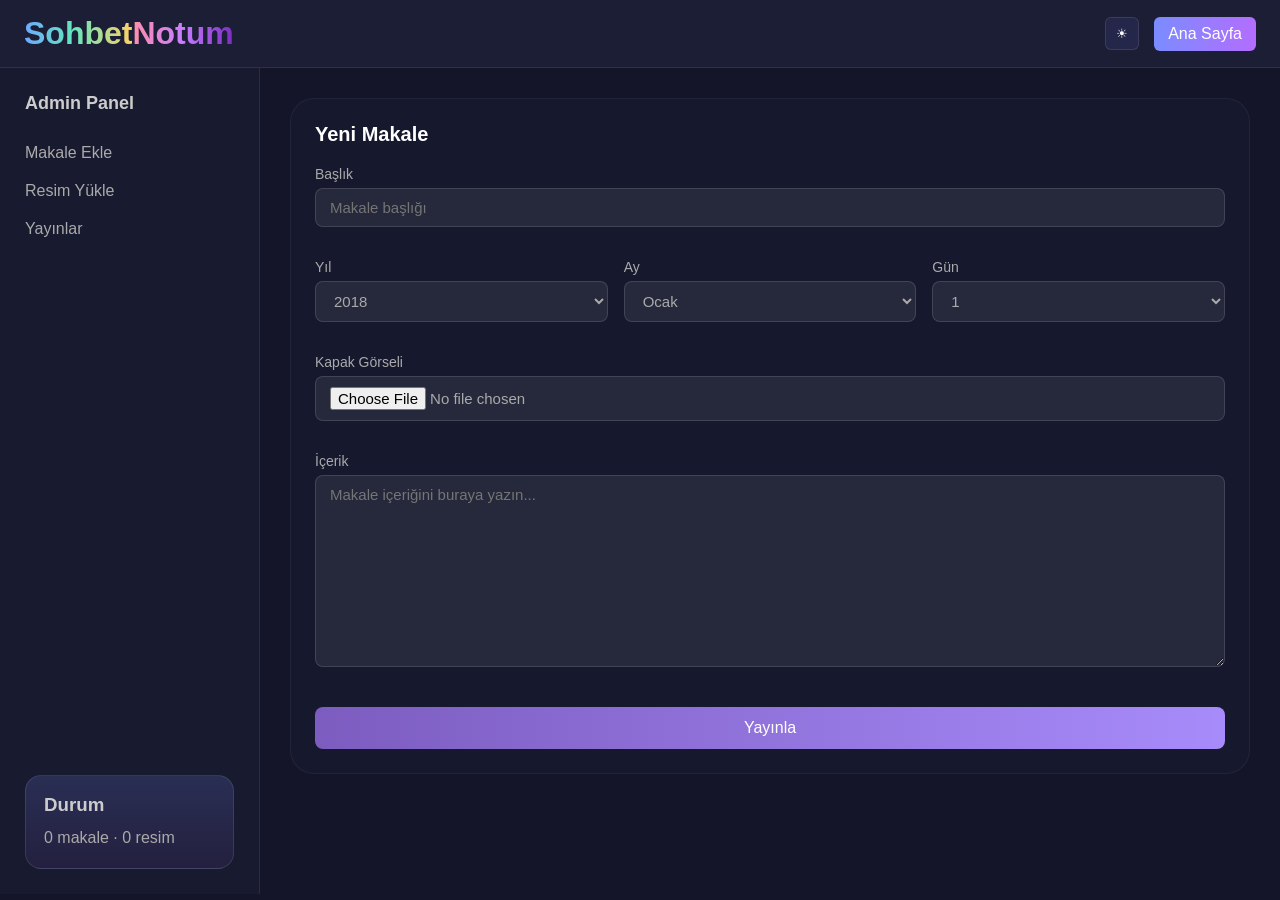
==== commit ab62d830: "14" ====
--- a/admin-panel.html
+++ b/admin-panel.html
@@ -41,6 +41,16 @@
         body.light-mode .form-full input, body.light-mode .form-full textarea, body.light-mode .form-full select { background: #f3f0f9; border-color: #ddd; color: #1a1a2e; }
         body.light-mode .admin-tab { background: rgba(0,0,0,0.06); color: #1a1a2e; }
         body.light-mode .drop-zone { border-color: #ccc; }
+        /* MODAL */
+        .modal-overlay { display:none; position:fixed; inset:0; background:rgba(0,0,0,.65); z-index:999; align-items:center; justify-content:center; }
+        .modal-overlay.open { display:flex; }
+        .modal-box { background:#1e1a35; border-radius:16px; padding:32px; width:100%; max-width:640px; max-height:90vh; overflow-y:auto; box-shadow:0 24px 64px rgba(0,0,0,.5); }
+        body.light-mode .modal-box { background:#fff; }
+        .modal-box h3 { font-size:18px; font-weight:600; margin-bottom:20px; }
+        .modal-actions { display:flex; gap:10px; margin-top:16px; }
+        .cancel-btn { background:rgba(255,255,255,0.08); border:none; border-radius:8px; padding:12px 24px; color:inherit; font-size:15px; cursor:pointer; }
+        .cancel-btn:hover { background:rgba(255,255,255,0.14); }
+        body.light-mode .cancel-btn { background:#eee; color:#333; }
     </style>
 </head>
 <body>
@@ -81,7 +91,7 @@
                             Başlık
                             <input type="text" id="artTitle" placeholder="Makale başlığı" required>
                         </label>
-                        <div class="form-row-2">
+                        <div style="display:grid;grid-template-columns:1fr 1fr 1fr;gap:16px;">
                             <label>
                                 Yıl
                                 <select id="artYear">
@@ -99,6 +109,10 @@
                                     <option>Ekim</option><option>Kasım</option><option>Aralık</option>
                                 </select>
                             </label>
+                            <label>
+                                Gün
+                                <select id="artDay"></select>
+                            </label>
                         </div>
                         <label>
                             Kapak Görseli
@@ -136,6 +150,53 @@
         </main>
     </div>
 
+    <!-- DÜZENLEME MODALI -->
+    <div class="modal-overlay" id="editModal">
+        <div class="modal-box">
+            <h3>Makaleyi Düzenle</h3>
+            <form class="admin-form form-full" id="editForm">
+                <input type="hidden" id="editId">
+                <label>
+                    Başlık
+                    <input type="text" id="editTitle" required>
+                </label>
+                <div style="display:grid;grid-template-columns:1fr 1fr 1fr;gap:16px;">
+                    <label>
+                        Yıl
+                        <select id="editYear">
+                            <option>2016</option><option>2017</option><option>2018</option>
+                        </select>
+                    </label>
+                    <label>
+                        Ay
+                        <select id="editMonth">
+                            <option>Ocak</option><option>Şubat</option><option>Mart</option>
+                            <option>Nisan</option><option>Mayıs</option><option>Haziran</option>
+                            <option>Temmuz</option><option>Ağustos</option><option>Eylül</option>
+                            <option>Ekim</option><option>Kasım</option><option>Aralık</option>
+                        </select>
+                    </label>
+                    <label>
+                        Gün
+                        <select id="editDay"></select>
+                    </label>
+                </div>
+                <label>
+                    Kapak Görseli <span style="font-size:12px;color:#777">(boş bırakılırsa mevcut görsel korunur)</span>
+                    <input type="file" id="editCover" accept="image/*">
+                </label>
+                <label>
+                    İçerik
+                    <textarea id="editContent" rows="10" required></textarea>
+                </label>
+                <div class="modal-actions">
+                    <button type="submit" class="save-btn">Kaydet</button>
+                    <button type="button" class="cancel-btn" onclick="closeEditModal()">İptal</button>
+                </div>
+            </form>
+        </div>
+    </div>
+
     <script>
         // ── TEMA ───────────────────────────────────────────────
         const themeToggle = document.getElementById("themeToggle");
@@ -163,12 +224,13 @@
             const title   = document.getElementById("artTitle").value.trim();
             const year    = document.getElementById("artYear").value;
             const month   = document.getElementById("artMonth").value;
+            const day     = document.getElementById("artDay").value;
             const content = document.getElementById("artContent").value.trim();
             const fileInput = document.getElementById("artCover");
 
             const save = (coverDataUrl) => {
                 const articles = getArticles();
-                articles.unshift({ id: Date.now(), title, year, month, content, cover: coverDataUrl, date: new Date().toLocaleDateString("tr-TR") });
+                articles.unshift({ id: Date.now(), title, year, month, day, content, cover: coverDataUrl, date: new Date().toLocaleDateString("tr-TR") });
                 saveArticles(articles);
                 updateStats();
                 document.getElementById("articleForm").reset();
@@ -196,6 +258,7 @@
                     <td>${a.date}</td>
                     <td><span class="pill">${a.year} / ${a.month}</span></td>
                     <td>
+                        <button class="action-btn" onclick="openEditModal(${a.id})">Düzenle</button>
                         <button class="action-btn del" onclick="deleteArticle(${a.id})">Sil</button>
                     </td>
                 </tr>`).join("")}
@@ -208,6 +271,57 @@
             renderArticleList();
             updateStats();
         }
+
+        function openEditModal(id) {
+            const a = getArticles().find(x => x.id === id);
+            if (!a) return;
+            document.getElementById("editId").value = a.id;
+            document.getElementById("editTitle").value = a.title;
+            document.getElementById("editYear").value = a.year;
+            document.getElementById("editMonth").value = a.month;
+            document.getElementById("editDay").value = a.day || "1";
+            document.getElementById("editContent").value = a.content;
+            document.getElementById("editModal").classList.add("open");
+        }
+
+        function closeEditModal() {
+            document.getElementById("editModal").classList.remove("open");
+            document.getElementById("editForm").reset();
+        }
+
+        document.getElementById("editModal").addEventListener("click", function(e) {
+            if (e.target === this) closeEditModal();
+        });
+
+        document.getElementById("editForm").addEventListener("submit", function(e) {
+            e.preventDefault();
+            const id      = Number(document.getElementById("editId").value);
+            const title   = document.getElementById("editTitle").value.trim();
+            const year    = document.getElementById("editYear").value;
+            const month   = document.getElementById("editMonth").value;
+            const day     = document.getElementById("editDay").value;
+            const content = document.getElementById("editContent").value.trim();
+            const fileInput = document.getElementById("editCover");
+
+            const applyEdit = (newCover) => {
+                const articles = getArticles().map(a => {
+                    if (a.id !== id) return a;
+                    return { ...a, title, year, month, day, content, cover: newCover !== null ? newCover : a.cover };
+                });
+                saveArticles(articles);
+                renderArticleList();
+                updateStats();
+                closeEditModal();
+            };
+
+            if (fileInput.files[0]) {
+                const reader = new FileReader();
+                reader.onload = e => applyEdit(e.target.result);
+                reader.readAsDataURL(fileInput.files[0]);
+            } else {
+                applyEdit(null);
+            }
+        });
 
         // ── RESİMLER (localStorage) ────────────────────────────
         function getImages() { return JSON.parse(localStorage.getItem("sn_images") || "[]"); }
@@ -256,6 +370,17 @@
             document.getElementById("sidebarStats").textContent = `${a} makale · ${i} resim`;
         }
 
+        // ── GÜN SEÇENEKLER ────────────────────────────────────
+        ["artDay","editDay"].forEach(id => {
+            const sel = document.getElementById(id);
+            for (let i = 1; i <= 31; i++) {
+                const opt = document.createElement("option");
+                opt.value = i;
+                opt.textContent = i;
+                sel.appendChild(opt);
+            }
+        });
+
         // ── BAŞLANGIÇ ──────────────────────────────────────────
         renderImgGrid();
         updateStats();
